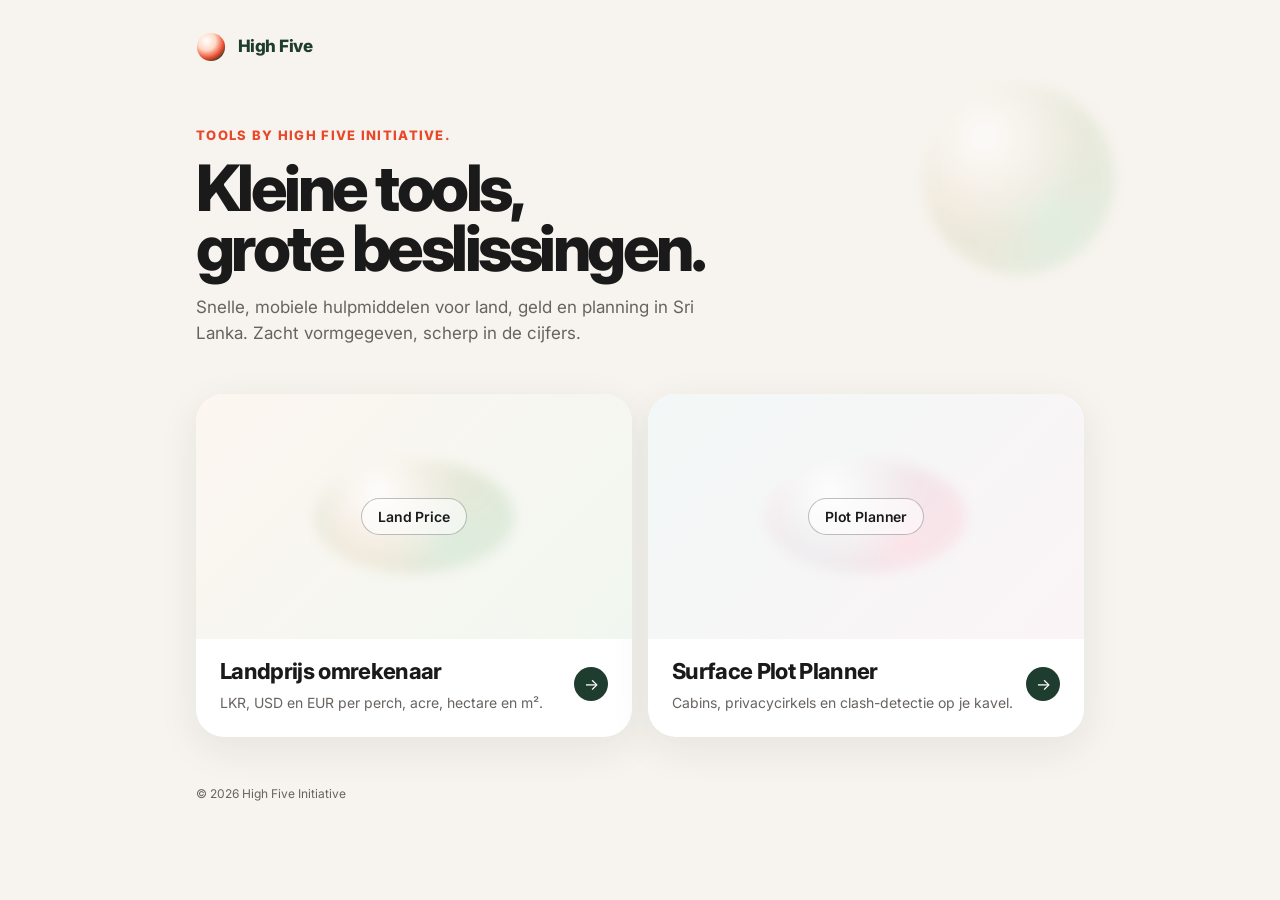
==== index.html @ 50d422e0 "Add High Five tools site" ====
<!doctype html>
<html lang="nl">
<head>
  <meta charset="utf-8">
  <meta name="viewport" content="width=device-width, initial-scale=1, viewport-fit=cover">
  <meta name="theme-color" content="#f7f3ee">
  <meta name="description" content="Kleine, snelle webtools van het High Five Initiative.">
  <title>High Five — Tools</title>
  <link rel="icon" href="assets/favicon.svg" type="image/svg+xml">
  <link rel="preconnect" href="https://fonts.gstatic.com" crossorigin>
  <link href="https://fonts.googleapis.com/css2?family=Inter:wght@400..900&display=swap" rel="stylesheet">
  <link rel="stylesheet" href="assets/style.css">
</head>
<body>
<main>

  <header class="site-header">
    <img src="assets/logo.svg" alt="">
    <a class="wordmark" href="./">High Five</a>
  </header>

  <section class="hero">
    <div class="orb" aria-hidden="true"></div>
    <p class="eyebrow">tools by High Five Initiative.</p>
    <h1>Kleine tools,<br>grote beslissingen.</h1>
    <p class="lede">
      Snelle, mobiele hulpmiddelen voor land, geld en planning in Sri Lanka.
      Zacht vormgegeven, scherp in de cijfers.
    </p>
  </section>

  <!-- Kaarten worden gerenderd vanuit HF.TOOLS in assets/script.js -->
  <section id="tools" class="tool-grid" aria-label="Alle tools"></section>

  <noscript>
    <p><a href="tools/land-price/">Landprijs omrekenaar</a> ·
       <a href="tools/plot-planner/">Surface Plot Planner</a></p>
  </noscript>

  <footer class="site-footer">
    © <span id="year"></span> High Five Initiative
  </footer>

</main>

<script src="assets/script.js"></script>
<script>
  HF.renderTools('tools');
  HF.setYear('year');
</script>
</body>
</html>
---- assets/style.css ----
/* ==========================================================================
   High Five — gedeeld design system
   Eén stylesheet voor de homepage en alle tools in /tools/<naam>/.
   Mobile-first. Geen frameworks, geen build-stap.
   ========================================================================== */

/* ---- 1. Design tokens -------------------------------------------------- */
:root {
  /* Kleur */
  --cream:  #f7f3ee;
  --white:  #ffffff;
  --forest: #1e3d2f;
  --coral:  #e8472a;
  --ink:    #1a1a1a;
  --mist:   #e8e4de;
  --muted:  #68635f;

  /* Blush-tinten voor gradients en orbs */
  --blush-peach: #ffd9c6;
  --blush-pink:  #fbe4ea;
  --blush-mint:  #dcedde;
  --blush-sky:   #d8ecea;

  /* Spacing (4-punts schaal) */
  --s-1: 4px;  --s-2: 8px;  --s-3: 12px; --s-4: 16px;
  --s-5: 24px; --s-6: 32px; --s-7: 48px; --s-8: 72px;

  /* Vorm & diepte */
  --radius-s: 14px;
  --radius-m: 20px;
  --radius-l: 28px;
  --shadow-card: 0 12px 40px rgba(30, 61, 47, .08);
  --shadow-lift: 0 18px 50px rgba(30, 61, 47, .13);

  /* Typografie */
  --font: "Inter", ui-sans-serif, system-ui, -apple-system, "Segoe UI", sans-serif;
}

/* ---- 2. Basis ----------------------------------------------------------- */
* { box-sizing: border-box; }

html { -webkit-text-size-adjust: 100%; }

body {
  margin: 0;
  min-height: 100dvh;
  background: var(--cream);
  color: var(--ink);
  font-family: var(--font);
  font-size: 16px;
  line-height: 1.5;
  -webkit-font-smoothing: antialiased;
}

main {
  width: min(920px, 100%);
  margin: 0 auto;
  padding: var(--s-5) var(--s-4) var(--s-7);
}

::selection { background: var(--blush-peach); }

:focus-visible {
  outline: 3px solid var(--coral);
  outline-offset: 2px;
  border-radius: 6px;
}

/* ---- 3. Typografie ------------------------------------------------------ */
h1 {
  margin: 0;
  font-size: clamp(38px, 9vw, 64px);
  line-height: .95;
  letter-spacing: -.055em;
  font-weight: 800;
}

h2 {
  margin: 0;
  font-size: 22px;
  letter-spacing: -.03em;
  font-weight: 750;
}

.eyebrow {
  margin: 0 0 var(--s-3);
  font-size: 13px;
  font-weight: 800;
  letter-spacing: .1em;
  text-transform: uppercase;
  color: var(--coral);
}

.lede {
  margin: var(--s-4) 0 0;
  max-width: 46ch;
  color: var(--muted);
  font-size: 17px;
}

/* ---- 4. Siteframe: header & footer -------------------------------------- */
.site-header {
  display: flex;
  align-items: center;
  gap: var(--s-3);
  padding: var(--s-2) 0 var(--s-6);
}

.site-header img { width: 30px; height: 30px; display: block; }

.site-header .wordmark {
  font-weight: 800;
  letter-spacing: -.03em;
  font-size: 17px;
  color: var(--forest);
  text-decoration: none;
}

.site-footer {
  margin-top: var(--s-7);
  font-size: 12px;
  color: var(--muted);
  line-height: 1.5;
}

/* ---- 5. De orb (signatuur) ---------------------------------------------- */
/* Zachte gradientbol. Kleur per tool via --orb-a / --orb-b. */
.orb {
  --orb-a: var(--blush-peach);
  --orb-b: var(--blush-mint);
  width: var(--orb-size, 150px);
  height: var(--orb-size, 150px);
  border-radius: 50%;
  background:
    radial-gradient(circle at 32% 28%, rgba(255,255,255,.95), rgba(255,255,255,0) 55%),
    radial-gradient(circle at 70% 75%, var(--orb-b), rgba(255,255,255,0) 70%),
    radial-gradient(circle at 45% 55%, var(--orb-a), var(--orb-b));
  filter: blur(6px);
}

/* Ambient orb achter de hero */
.hero {
  position: relative;
  padding: var(--s-6) 0 var(--s-7);
}

.hero .orb {
  position: absolute;
  right: -30px;
  top: -10px;
  --orb-size: 190px;
  opacity: .8;
  z-index: 0;
  animation: drift 14s ease-in-out infinite alternate;
}

.hero > :not(.orb) { position: relative; z-index: 1; }

@keyframes drift {
  from { transform: translate(0, 0) scale(1); }
  to   { transform: translate(-18px, 14px) scale(1.06); }
}

@media (prefers-reduced-motion: reduce) {
  .hero .orb { animation: none; }
  * { transition-duration: .01ms !important; }
}

/* ---- 6. Pill-label ------------------------------------------------------- */
.pill {
  display: inline-block;
  padding: 7px 16px;
  border: 1.5px solid rgba(26, 26, 26, .28);
  border-radius: 999px;
  background: rgba(255, 255, 255, .55);
  backdrop-filter: blur(3px);
  font-size: 14px;
  font-weight: 600;
  letter-spacing: -.01em;
  color: var(--ink);
}

/* ---- 7. Tool-kaarten (homepage) ------------------------------------------ */
.tool-grid {
  display: grid;
  grid-template-columns: 1fr;
  gap: var(--s-4);
}

@media (min-width: 640px) {
  .tool-grid { grid-template-columns: 1fr 1fr; }
}

.tool-card {
  display: block;
  background: var(--white);
  border-radius: var(--radius-l);
  box-shadow: var(--shadow-card);
  overflow: hidden;
  text-decoration: none;
  color: inherit;
  transition: transform .25s ease, box-shadow .25s ease;
}

.tool-card:active { transform: scale(.985); }

@media (hover: hover) {
  .tool-card:hover {
    transform: translateY(-3px);
    box-shadow: var(--shadow-lift);
  }
  .tool-card:hover .tool-visual .orb { transform: scale(1.07); }
}

/* Het witte vlak met orb + pill, zoals de referentiebeelden */
.tool-visual {
  position: relative;
  display: grid;
  place-items: center;
  aspect-ratio: 16 / 9;
  background:
    linear-gradient(135deg, var(--card-wash-a, #fdf7f3), var(--card-wash-b, #f2f7f1));
}

.tool-visual .orb {
  --orb-size: 46%;
  transition: transform .4s ease;
}

.tool-visual .pill { position: absolute; }

.tool-meta {
  display: flex;
  align-items: center;
  justify-content: space-between;
  gap: var(--s-3);
  padding: var(--s-4) var(--s-5) var(--s-5);
}

.tool-meta p {
  margin: var(--s-1) 0 0;
  font-size: 14px;
  color: var(--muted);
}

.tool-meta .arrow {
  flex: none;
  width: 34px;
  height: 34px;
  display: grid;
  place-items: center;
  border-radius: 50%;
  background: var(--forest);
  color: var(--white);
  font-size: 16px;
}

/* ---- 8. Formulieren ------------------------------------------------------ */
.card {
  background: var(--white);
  border-radius: var(--radius-l);
  padding: var(--s-4);
  box-shadow: var(--shadow-card);
}

.card h2 { margin-bottom: var(--s-4); }

.field { margin-bottom: var(--s-3); }
.field:last-child { margin-bottom: 0; }

label {
  display: block;
  margin: 0 0 6px;
  font-size: 12px;
  font-weight: 800;
  letter-spacing: .09em;
  text-transform: uppercase;
  color: var(--muted);
}

.input-wrap { position: relative; }

input[type="text"],
input:not([type]) {
  width: 100%;
  border: 1.5px solid #d9d4cd;
  background: var(--white);
  color: var(--ink);
  border-radius: var(--radius-s);
  padding: 14px 66px 14px 14px;
  font: inherit;
  font-size: 18px;
  font-variant-numeric: tabular-nums;
  outline: none;
  transition: border-color .15s ease, box-shadow .15s ease;
}

input:focus {
  border-color: var(--forest);
  box-shadow: 0 0 0 3px rgba(30, 61, 47, .12);
}

.unit {
  position: absolute;
  right: 14px;
  top: 50%;
  transform: translateY(-50%);
  font-weight: 800;
  font-size: 13px;
  color: #77716b;
  pointer-events: none;
}

/* ---- 9. Knoppen ---------------------------------------------------------- */
.btn {
  display: inline-flex;
  align-items: center;
  gap: var(--s-2);
  border: 0;
  border-radius: 999px;
  padding: 12px 22px;
  font: inherit;
  font-weight: 700;
  cursor: pointer;
  transition: transform .15s ease, opacity .15s ease;
}

.btn:active { transform: scale(.97); }

.btn-primary { background: var(--forest); color: var(--white); }
.btn-ghost   { background: transparent; color: var(--muted); padding: 8px 12px; }
.btn-ghost:hover { color: var(--ink); }

/* ---- 10. Samenvatting / metrics ------------------------------------------ */
.summary {
  margin-top: var(--s-4);
  background: var(--forest);
  color: var(--white);
  border-radius: var(--radius-l);
  padding: var(--s-5);
}

.summary h2 { margin: 0 0 var(--s-4); font-size: 21px; }

.summary-grid {
  display: grid;
  grid-template-columns: 1fr 1fr;
  gap: var(--s-3);
}

@media (min-width: 640px) {
  .summary-grid { grid-template-columns: repeat(4, 1fr); }
}

.metric {
  background: rgba(255, 255, 255, .1);
  border-radius: var(--radius-s);
  padding: var(--s-4);
  min-width: 0;
}

.metric-label {
  font-size: 11px;
  text-transform: uppercase;
  letter-spacing: .07em;
  opacity: .72;
  font-weight: 750;
}

.metric-value {
  margin-top: 6px;
  font-size: clamp(19px, 4.5vw, 28px);
  font-weight: 850;
  letter-spacing: -.035em;
  font-variant-numeric: tabular-nums;
  overflow-wrap: anywhere;
}

/* ---- 11. Statusregel & terug-link ---------------------------------------- */
.status {
  display: flex;
  align-items: center;
  gap: var(--s-2);
  min-height: 20px;
  margin-top: var(--s-3);
  font-size: 12px;
  color: var(--muted);
}

.status.is-loading::before {
  content: "";
  width: 8px;
  height: 8px;
  border-radius: 50%;
  background: var(--coral);
  animation: pulse 1s ease-in-out infinite;
}

@keyframes pulse {
  0%, 100% { opacity: .35; transform: scale(.85); }
  50%      { opacity: 1;   transform: scale(1); }
}

.back-link {
  display: inline-flex;
  align-items: center;
  gap: 6px;
  margin-bottom: var(--s-4);
  font-size: 14px;
  font-weight: 650;
  color: var(--muted);
  text-decoration: none;
}

.back-link:hover { color: var(--forest); }

/* ---- 12. Tool-lay-out (twee kolommen, ook op mobiel) ---------------------- */
.columns {
  display: grid;
  grid-template-columns: 1fr 1fr;
  gap: var(--s-4);
  align-items: start;
}

@media (max-width: 640px) {
  .columns { gap: var(--s-2); }
  .card { padding: var(--s-3); border-radius: var(--radius-m); }
  .card h2 { font-size: 18px; }
  input[type="text"],
  input:not([type]) { padding: 13px 50px 13px 11px; font-size: 16px; }
  .unit { right: 10px; font-size: 11px; }
}
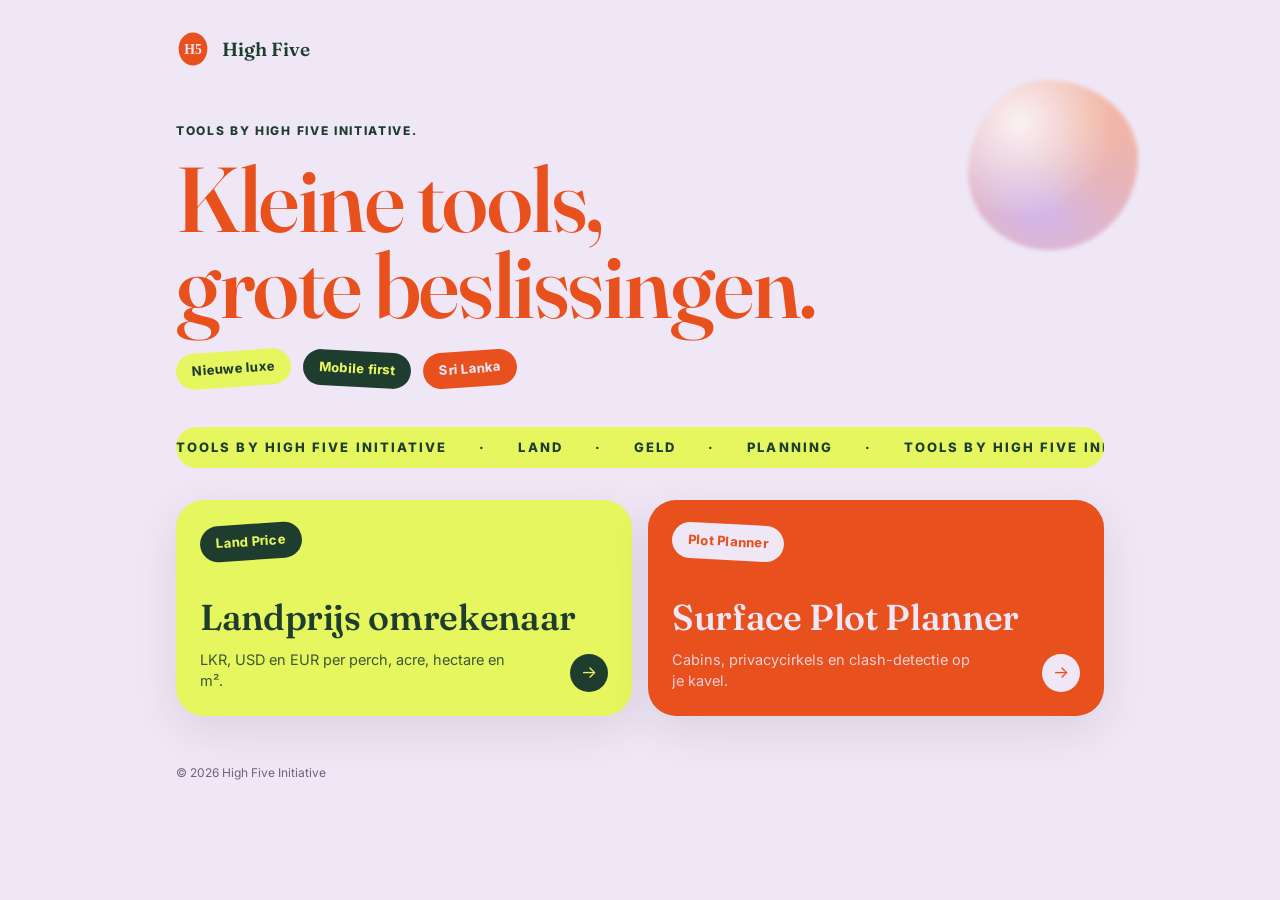
==== commit f52f8637: "New upload_colors v6" ====
--- a/index.html
+++ b/index.html
@@ -3,12 +3,12 @@
 <head>
   <meta charset="utf-8">
   <meta name="viewport" content="width=device-width, initial-scale=1, viewport-fit=cover">
-  <meta name="theme-color" content="#f7f3ee">
+  <meta name="theme-color" content="#efe7f6">
   <meta name="description" content="Kleine, snelle webtools van het High Five Initiative.">
   <title>High Five — Tools</title>
   <link rel="icon" href="assets/favicon.svg" type="image/svg+xml">
   <link rel="preconnect" href="https://fonts.gstatic.com" crossorigin>
-  <link href="https://fonts.googleapis.com/css2?family=Inter:wght@400..900&display=swap" rel="stylesheet">
+  <link href="https://fonts.googleapis.com/css2?family=Fraunces:opsz,wght@9..144,400..700&family=Inter:wght@400..900&display=swap" rel="stylesheet">
   <link rel="stylesheet" href="assets/style.css">
 </head>
 <body>
@@ -23,11 +23,21 @@
     <div class="orb" aria-hidden="true"></div>
     <p class="eyebrow">tools by High Five Initiative.</p>
     <h1>Kleine tools,<br>grote beslissingen.</h1>
-    <p class="lede">
-      Snelle, mobiele hulpmiddelen voor land, geld en planning in Sri Lanka.
-      Zacht vormgegeven, scherp in de cijfers.
-    </p>
+    <div class="sticker-row" aria-hidden="true">
+      <span class="pill lime tilt-l">Nieuwe luxe</span>
+      <span class="pill green tilt-r">Mobile first</span>
+      <span class="pill verm tilt-l">Sri Lanka</span>
+    </div>
   </section>
+
+  <div class="marquee" aria-hidden="true">
+    <div class="marquee-track">
+      <span>Tools by High Five Initiative</span><span>·</span>
+      <span>Land</span><span>·</span><span>Geld</span><span>·</span><span>Planning</span><span>·</span>
+      <span>Tools by High Five Initiative</span><span>·</span>
+      <span>Land</span><span>·</span><span>Geld</span><span>·</span><span>Planning</span><span>·</span>
+    </div>
+  </div>
 
   <!-- Kaarten worden gerenderd vanuit HF.TOOLS in assets/script.js -->
   <section id="tools" class="tool-grid" aria-label="Alle tools"></section>
--- a/assets/style.css
+++ b/assets/style.css
@@ -1,25 +1,21 @@
 /* ==========================================================================
-   High Five — gedeeld design system
-   Eén stylesheet voor de homepage en alle tools in /tools/<naam>/.
-   Mobile-first. Geen frameworks, geen build-stap.
+   High Five — design system v2 "Nieuwe luxe"
+   Lila basis, vermiljoen + acid-lime accenten, Fraunces display-serif,
+   sticker-pills en een marquee. Mobile-first, geen frameworks.
    ========================================================================== */
 
 /* ---- 1. Design tokens -------------------------------------------------- */
 :root {
   /* Kleur */
-  --cream:  #f7f3ee;
-  --white:  #ffffff;
-  --forest: #1e3d2f;
-  --coral:  #e8472a;
-  --ink:    #1a1a1a;
-  --mist:   #e8e4de;
-  --muted:  #68635f;
-
-  /* Blush-tinten voor gradients en orbs */
-  --blush-peach: #ffd9c6;
-  --blush-pink:  #fbe4ea;
-  --blush-mint:  #dcedde;
-  --blush-sky:   #d8ecea;
+  --lilac:      #efe7f6;   /* achtergrond */
+  --lilac-soft: #f6f1fa;
+  --vermilion:  #e8501e;   /* primair accent */
+  --lime:       #e6f65e;   /* acid accent */
+  --green:      #1e3d2f;   /* merkanker (forest) */
+  --ink:        #241b28;
+  --paper:      #ffffff;
+  --muted:      #6f6478;
+  --line:       #ddd0ea;
 
   /* Spacing (4-punts schaal) */
   --s-1: 4px;  --s-2: 8px;  --s-3: 12px; --s-4: 16px;
@@ -29,11 +25,12 @@
   --radius-s: 14px;
   --radius-m: 20px;
   --radius-l: 28px;
-  --shadow-card: 0 12px 40px rgba(30, 61, 47, .08);
-  --shadow-lift: 0 18px 50px rgba(30, 61, 47, .13);
+  --shadow-card: 0 14px 44px rgba(36, 27, 40, .10);
+  --shadow-lift: 0 20px 56px rgba(36, 27, 40, .16);
 
   /* Typografie */
-  --font: "Inter", ui-sans-serif, system-ui, -apple-system, "Segoe UI", sans-serif;
+  --font:    "Inter", ui-sans-serif, system-ui, -apple-system, "Segoe UI", sans-serif;
+  --display: "Fraunces", Georgia, "Times New Roman", serif;
 }
 
 /* ---- 2. Basis ----------------------------------------------------------- */
@@ -44,7 +41,7 @@
 body {
   margin: 0;
   min-height: 100dvh;
-  background: var(--cream);
+  background: var(--lilac);
   color: var(--ink);
   font-family: var(--font);
   font-size: 16px;
@@ -53,15 +50,15 @@
 }
 
 main {
-  width: min(920px, 100%);
+  width: min(960px, 100%);
   margin: 0 auto;
   padding: var(--s-5) var(--s-4) var(--s-7);
 }
 
-::selection { background: var(--blush-peach); }
+::selection { background: var(--lime); color: var(--green); }
 
 :focus-visible {
-  outline: 3px solid var(--coral);
+  outline: 3px solid var(--ink);
   outline-offset: 2px;
   border-radius: 6px;
 }
@@ -69,36 +66,41 @@
 /* ---- 3. Typografie ------------------------------------------------------ */
 h1 {
   margin: 0;
-  font-size: clamp(38px, 9vw, 64px);
-  line-height: .95;
-  letter-spacing: -.055em;
-  font-weight: 800;
+  font-family: var(--display);
+  font-weight: 560;
+  font-size: clamp(46px, 11.5vw, 92px);
+  line-height: .93;
+  letter-spacing: -.015em;
+  color: var(--vermilion);
+  font-variation-settings: "opsz" 120;
 }
 
 h2 {
   margin: 0;
-  font-size: 22px;
-  letter-spacing: -.03em;
-  font-weight: 750;
+  font-family: var(--display);
+  font-weight: 560;
+  font-size: 28px;
+  line-height: 1.05;
+  letter-spacing: -.01em;
 }
 
 .eyebrow {
-  margin: 0 0 var(--s-3);
-  font-size: 13px;
+  margin: 0 0 var(--s-4);
+  font-size: 12px;
   font-weight: 800;
-  letter-spacing: .1em;
+  letter-spacing: .14em;
   text-transform: uppercase;
-  color: var(--coral);
+  color: var(--green);
 }
 
 .lede {
   margin: var(--s-4) 0 0;
   max-width: 46ch;
-  color: var(--muted);
+  color: var(--ink);
   font-size: 17px;
 }
 
-/* ---- 4. Siteframe: header & footer -------------------------------------- */
+/* ---- 4. Siteframe -------------------------------------------------------- */
 .site-header {
   display: flex;
   align-items: center;
@@ -106,13 +108,13 @@
   padding: var(--s-2) 0 var(--s-6);
 }
 
-.site-header img { width: 30px; height: 30px; display: block; }
+.site-header img { width: 34px; height: 34px; display: block; }
 
 .site-header .wordmark {
-  font-weight: 800;
-  letter-spacing: -.03em;
-  font-size: 17px;
-  color: var(--forest);
+  font-family: var(--display);
+  font-weight: 600;
+  font-size: 19px;
+  color: var(--green);
   text-decoration: none;
 }
 
@@ -123,64 +125,100 @@
   line-height: 1.5;
 }
 
-/* ---- 5. De orb (signatuur) ---------------------------------------------- */
-/* Zachte gradientbol. Kleur per tool via --orb-a / --orb-b. */
+/* ---- 5. Gradient-blob (ambient accent) ----------------------------------- */
 .orb {
-  --orb-a: var(--blush-peach);
-  --orb-b: var(--blush-mint);
-  width: var(--orb-size, 150px);
-  height: var(--orb-size, 150px);
-  border-radius: 50%;
+  --orb-a: #f3b09a;   /* perzik-vermiljoen */
+  --orb-b: #cdb2ee;   /* violet */
+  width: var(--orb-size, 170px);
+  height: var(--orb-size, 170px);
+  border-radius: 46% 54% 52% 48% / 55% 46% 54% 45%;
   background:
-    radial-gradient(circle at 32% 28%, rgba(255,255,255,.95), rgba(255,255,255,0) 55%),
-    radial-gradient(circle at 70% 75%, var(--orb-b), rgba(255,255,255,0) 70%),
-    radial-gradient(circle at 45% 55%, var(--orb-a), var(--orb-b));
-  filter: blur(6px);
-}
-
-/* Ambient orb achter de hero */
+    radial-gradient(circle at 30% 25%, rgba(255,255,255,.85), rgba(255,255,255,0) 55%),
+    radial-gradient(circle at 75% 20%, var(--orb-a), rgba(255,255,255,0) 62%),
+    radial-gradient(circle at 45% 70%, var(--orb-b), var(--orb-a));
+  filter: blur(2px);
+}
+
 .hero {
   position: relative;
-  padding: var(--s-6) 0 var(--s-7);
+  padding: var(--s-5) 0 var(--s-6);
 }
 
 .hero .orb {
   position: absolute;
-  right: -30px;
-  top: -10px;
-  --orb-size: 190px;
-  opacity: .8;
+  right: -34px;
+  top: -18px;
+  opacity: .9;
   z-index: 0;
-  animation: drift 14s ease-in-out infinite alternate;
+  animation: drift 16s ease-in-out infinite alternate;
 }
 
 .hero > :not(.orb) { position: relative; z-index: 1; }
 
 @keyframes drift {
-  from { transform: translate(0, 0) scale(1); }
-  to   { transform: translate(-18px, 14px) scale(1.06); }
-}
-
-@media (prefers-reduced-motion: reduce) {
-  .hero .orb { animation: none; }
-  * { transition-duration: .01ms !important; }
-}
-
-/* ---- 6. Pill-label ------------------------------------------------------- */
+  from { transform: translate(0, 0) rotate(0deg) scale(1); }
+  to   { transform: translate(-16px, 18px) rotate(9deg) scale(1.07); }
+}
+
+/* ---- 6. Sticker-pills ----------------------------------------------------- */
 .pill {
   display: inline-block;
-  padding: 7px 16px;
-  border: 1.5px solid rgba(26, 26, 26, .28);
+  padding: 8px 16px;
   border-radius: 999px;
-  background: rgba(255, 255, 255, .55);
-  backdrop-filter: blur(3px);
-  font-size: 14px;
-  font-weight: 600;
-  letter-spacing: -.01em;
+  font-size: 13px;
+  font-weight: 750;
+  letter-spacing: .02em;
+  background: var(--paper);
   color: var(--ink);
 }
 
-/* ---- 7. Tool-kaarten (homepage) ------------------------------------------ */
+.pill.lime  { background: var(--lime); color: var(--green); }
+.pill.green { background: var(--green); color: var(--lime); }
+.pill.verm  { background: var(--vermilion); color: var(--lilac); }
+.pill.line  { background: transparent; border: 1.5px solid currentColor; }
+
+.tilt-l { transform: rotate(-4deg); }
+.tilt-r { transform: rotate(3deg); }
+
+.sticker-row {
+  display: flex;
+  flex-wrap: wrap;
+  gap: var(--s-3);
+  margin-top: var(--s-5);
+}
+
+/* ---- 7. Marquee ----------------------------------------------------------- */
+.marquee {
+  overflow: hidden;
+  background: var(--lime);
+  color: var(--green);
+  border-radius: 999px;
+  margin: var(--s-2) 0 var(--s-6);
+  padding: 11px 0;
+}
+
+.marquee-track {
+  display: flex;
+  gap: var(--s-6);
+  width: max-content;
+  white-space: nowrap;
+  font-size: 13px;
+  font-weight: 800;
+  letter-spacing: .16em;
+  text-transform: uppercase;
+  animation: marquee 22s linear infinite;
+}
+
+@keyframes marquee {
+  to { transform: translateX(-50%); }
+}
+
+@media (prefers-reduced-motion: reduce) {
+  .hero .orb, .marquee-track { animation: none; }
+  * { transition-duration: .01ms !important; }
+}
+
+/* ---- 8. Tool-kaarten (kleurblokken) --------------------------------------- */
 .tool-grid {
   display: grid;
   grid-template-columns: 1fr;
@@ -192,13 +230,19 @@
 }
 
 .tool-card {
-  display: block;
-  background: var(--white);
+  --card-bg: var(--paper);
+  --card-fg: var(--ink);
+  position: relative;
+  display: flex;
+  flex-direction: column;
+  gap: var(--s-3);
+  min-height: 216px;
+  padding: var(--s-5);
+  background: var(--card-bg);
+  color: var(--card-fg);
   border-radius: var(--radius-l);
   box-shadow: var(--shadow-card);
-  overflow: hidden;
   text-decoration: none;
-  color: inherit;
   transition: transform .25s ease, box-shadow .25s ease;
 }
 
@@ -206,64 +250,49 @@
 
 @media (hover: hover) {
   .tool-card:hover {
-    transform: translateY(-3px);
+    transform: translateY(-4px) rotate(-.6deg);
     box-shadow: var(--shadow-lift);
   }
-  .tool-card:hover .tool-visual .orb { transform: scale(1.07); }
-}
-
-/* Het witte vlak met orb + pill, zoals de referentiebeelden */
-.tool-visual {
-  position: relative;
-  display: grid;
-  place-items: center;
-  aspect-ratio: 16 / 9;
-  background:
-    linear-gradient(135deg, var(--card-wash-a, #fdf7f3), var(--card-wash-b, #f2f7f1));
-}
-
-.tool-visual .orb {
-  --orb-size: 46%;
-  transition: transform .4s ease;
-}
-
-.tool-visual .pill { position: absolute; }
-
-.tool-meta {
-  display: flex;
-  align-items: center;
-  justify-content: space-between;
-  gap: var(--s-3);
-  padding: var(--s-4) var(--s-5) var(--s-5);
-}
-
-.tool-meta p {
-  margin: var(--s-1) 0 0;
-  font-size: 14px;
-  color: var(--muted);
-}
-
-.tool-meta .arrow {
-  flex: none;
-  width: 34px;
-  height: 34px;
+  .tool-card:hover .pill { transform: rotate(0deg); }
+}
+
+.tool-card .pill { align-self: flex-start; transition: transform .25s ease; }
+
+.tool-card h2 {
+  font-size: clamp(28px, 6vw, 36px);
+  margin-top: auto;
+}
+
+.tool-card p {
+  margin: 0;
+  font-size: 14.5px;
+  opacity: .85;
+  max-width: 34ch;
+}
+
+.tool-card .arrow {
+  position: absolute;
+  right: var(--s-5);
+  bottom: var(--s-5);
+  width: 38px;
+  height: 38px;
   display: grid;
   place-items: center;
   border-radius: 50%;
-  background: var(--forest);
-  color: var(--white);
-  font-size: 16px;
-}
-
-/* ---- 8. Formulieren ------------------------------------------------------ */
+  background: var(--card-fg);
+  color: var(--card-bg);
+  font-size: 17px;
+}
+
+/* ---- 9. Formulieren -------------------------------------------------------- */
 .card {
-  background: var(--white);
+  background: var(--paper);
   border-radius: var(--radius-l);
   padding: var(--s-4);
   box-shadow: var(--shadow-card);
 }
 
-.card h2 { margin-bottom: var(--s-4); }
+.card h2 { margin-bottom: var(--s-4); font-size: 24px; color: var(--green); }
 
 .field { margin-bottom: var(--s-3); }
 .field:last-child { margin-bottom: 0; }
@@ -271,9 +300,9 @@
 label {
   display: block;
   margin: 0 0 6px;
-  font-size: 12px;
+  font-size: 11.5px;
   font-weight: 800;
-  letter-spacing: .09em;
+  letter-spacing: .1em;
   text-transform: uppercase;
   color: var(--muted);
 }
@@ -283,8 +312,8 @@
 input[type="text"],
 input:not([type]) {
   width: 100%;
-  border: 1.5px solid #d9d4cd;
-  background: var(--white);
+  border: 1.5px solid var(--line);
+  background: var(--paper);
   color: var(--ink);
   border-radius: var(--radius-s);
   padding: 14px 66px 14px 14px;
@@ -296,8 +325,8 @@
 }
 
 input:focus {
-  border-color: var(--forest);
-  box-shadow: 0 0 0 3px rgba(30, 61, 47, .12);
+  border-color: var(--vermilion);
+  box-shadow: 0 0 0 3px rgba(232, 80, 30, .16);
 }
 
 .unit {
@@ -306,12 +335,12 @@
   top: 50%;
   transform: translateY(-50%);
   font-weight: 800;
-  font-size: 13px;
-  color: #77716b;
+  font-size: 12.5px;
+  color: var(--muted);
   pointer-events: none;
 }
 
-/* ---- 9. Knoppen ---------------------------------------------------------- */
+/* ---- 10. Knoppen ------------------------------------------------------------ */
 .btn {
   display: inline-flex;
   align-items: center;
@@ -327,20 +356,24 @@
 
 .btn:active { transform: scale(.97); }
 
-.btn-primary { background: var(--forest); color: var(--white); }
+.btn-primary { background: var(--vermilion); color: var(--lilac); }
 .btn-ghost   { background: transparent; color: var(--muted); padding: 8px 12px; }
 .btn-ghost:hover { color: var(--ink); }
 
-/* ---- 10. Samenvatting / metrics ------------------------------------------ */
+/* ---- 11. Samenvatting / metrics --------------------------------------------- */
 .summary {
   margin-top: var(--s-4);
-  background: var(--forest);
-  color: var(--white);
+  background: var(--vermilion);
+  color: var(--lilac);
   border-radius: var(--radius-l);
   padding: var(--s-5);
 }
 
-.summary h2 { margin: 0 0 var(--s-4); font-size: 21px; }
+.summary h2 {
+  margin: 0 0 var(--s-4);
+  font-size: 26px;
+  color: var(--lilac);
+}
 
 .summary-grid {
   display: grid;
@@ -353,7 +386,7 @@
 }
 
 .metric {
-  background: rgba(255, 255, 255, .1);
+  background: rgba(255, 245, 240, .16);
   border-radius: var(--radius-s);
   padding: var(--s-4);
   min-width: 0;
@@ -362,8 +395,8 @@
 .metric-label {
   font-size: 11px;
   text-transform: uppercase;
-  letter-spacing: .07em;
-  opacity: .72;
+  letter-spacing: .08em;
+  opacity: .8;
   font-weight: 750;
 }
 
@@ -371,12 +404,12 @@
   margin-top: 6px;
   font-size: clamp(19px, 4.5vw, 28px);
   font-weight: 850;
-  letter-spacing: -.035em;
+  letter-spacing: -.03em;
   font-variant-numeric: tabular-nums;
   overflow-wrap: anywhere;
 }
 
-/* ---- 11. Statusregel & terug-link ---------------------------------------- */
+/* ---- 12. Statusregel & terug-link -------------------------------------------- */
 .status {
   display: flex;
   align-items: center;
@@ -392,7 +425,7 @@
   width: 8px;
   height: 8px;
   border-radius: 50%;
-  background: var(--coral);
+  background: var(--vermilion);
   animation: pulse 1s ease-in-out infinite;
 }
 
@@ -407,14 +440,14 @@
   gap: 6px;
   margin-bottom: var(--s-4);
   font-size: 14px;
-  font-weight: 650;
-  color: var(--muted);
+  font-weight: 700;
+  color: var(--green);
   text-decoration: none;
 }
 
-.back-link:hover { color: var(--forest); }
-
-/* ---- 12. Tool-lay-out (twee kolommen, ook op mobiel) ---------------------- */
+.back-link:hover { color: var(--vermilion); }
+
+/* ---- 13. Tool-lay-out --------------------------------------------------------- */
 .columns {
   display: grid;
   grid-template-columns: 1fr 1fr;
@@ -425,7 +458,7 @@
 @media (max-width: 640px) {
   .columns { gap: var(--s-2); }
   .card { padding: var(--s-3); border-radius: var(--radius-m); }
-  .card h2 { font-size: 18px; }
+  .card h2 { font-size: 19px; }
   input[type="text"],
   input:not([type]) { padding: 13px 50px 13px 11px; font-size: 16px; }
   .unit { right: 10px; font-size: 11px; }
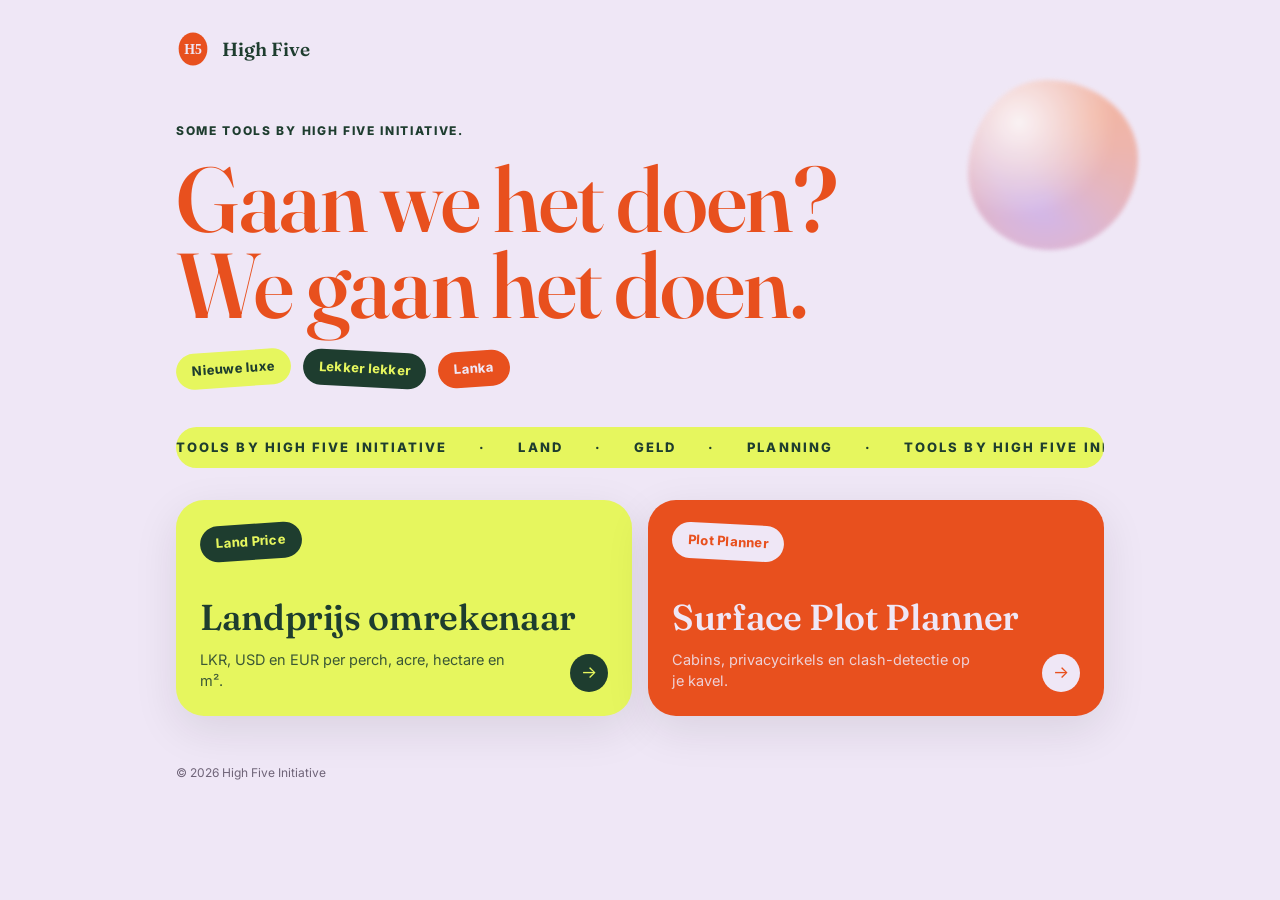
==== commit 918aa34a: "Update text in index.html for clarity" ====
--- a/index.html
+++ b/index.html
@@ -21,12 +21,12 @@
 
   <section class="hero">
     <div class="orb" aria-hidden="true"></div>
-    <p class="eyebrow">tools by High Five Initiative.</p>
-    <h1>Kleine tools,<br>grote beslissingen.</h1>
+    <p class="eyebrow">some tools by High Five Initiative.</p>
+    <h1>Gaan we het doen?<br>We gaan het doen.</h1>
     <div class="sticker-row" aria-hidden="true">
       <span class="pill lime tilt-l">Nieuwe luxe</span>
-      <span class="pill green tilt-r">Mobile first</span>
-      <span class="pill verm tilt-l">Sri Lanka</span>
+      <span class="pill green tilt-r">Lekker lekker</span>
+      <span class="pill verm tilt-l">Lanka</span>
     </div>
   </section>
 
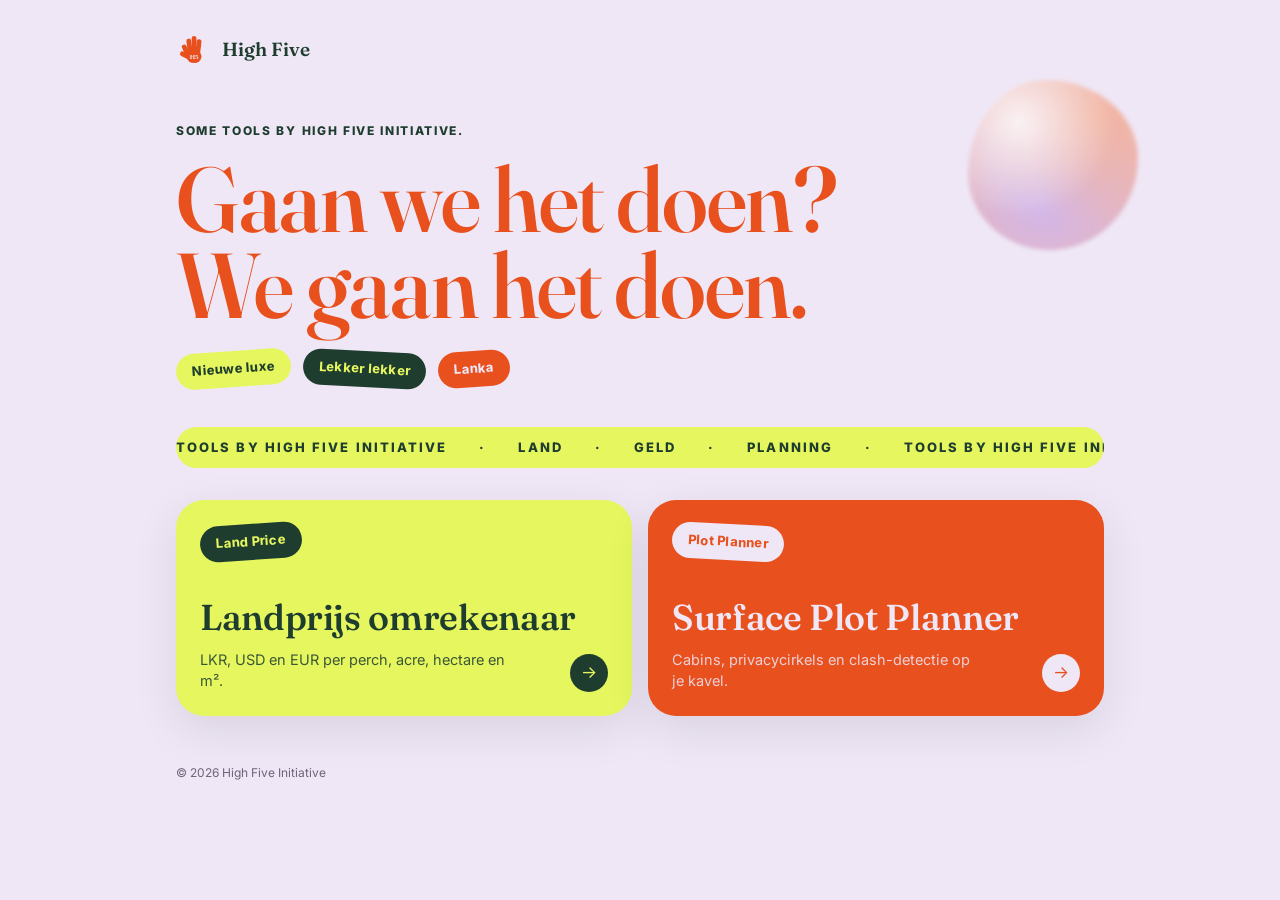
==== commit 23ac37dd: "Update index.html with additional link Added a new link to 'Kavels Sri Lanka' in the noscript sectio" ====
--- a/index.html
+++ b/index.html
@@ -29,7 +29,7 @@
       <span class="pill verm tilt-l">Lanka</span>
     </div>
   </section>
-
+  
   <div class="marquee" aria-hidden="true">
     <div class="marquee-track">
       <span>Tools by High Five Initiative</span><span>·</span>
@@ -44,7 +44,9 @@
 
   <noscript>
     <p><a href="tools/land-price/">Landprijs omrekenaar</a> ·
-       <a href="tools/plot-planner/">Surface Plot Planner</a></p>
+       <a href="tools/plot-planner/">Surface Plot Planner</a> ·
+       <a href="https://app.notion.com/p/Kavels-Sri-juni-2026-3aadd7efede580a1bdc0fbca83c7172e"
+          target="_blank" rel="noopener noreferrer">Kavels Sri Lanka</a></p>
   </noscript>
 
   <footer class="site-footer">
--- a/assets/style.css
+++ b/assets/style.css
@@ -52,7 +52,9 @@
 main {
   width: min(960px, 100%);
   margin: 0 auto;
-  padding: var(--s-5) var(--s-4) var(--s-7);
+  padding:
+    calc(var(--s-5) + env(safe-area-inset-top)) var(--s-4)
+    calc(var(--s-8) + env(safe-area-inset-bottom));
 }
 
 ::selection { background: var(--lime); color: var(--green); }
